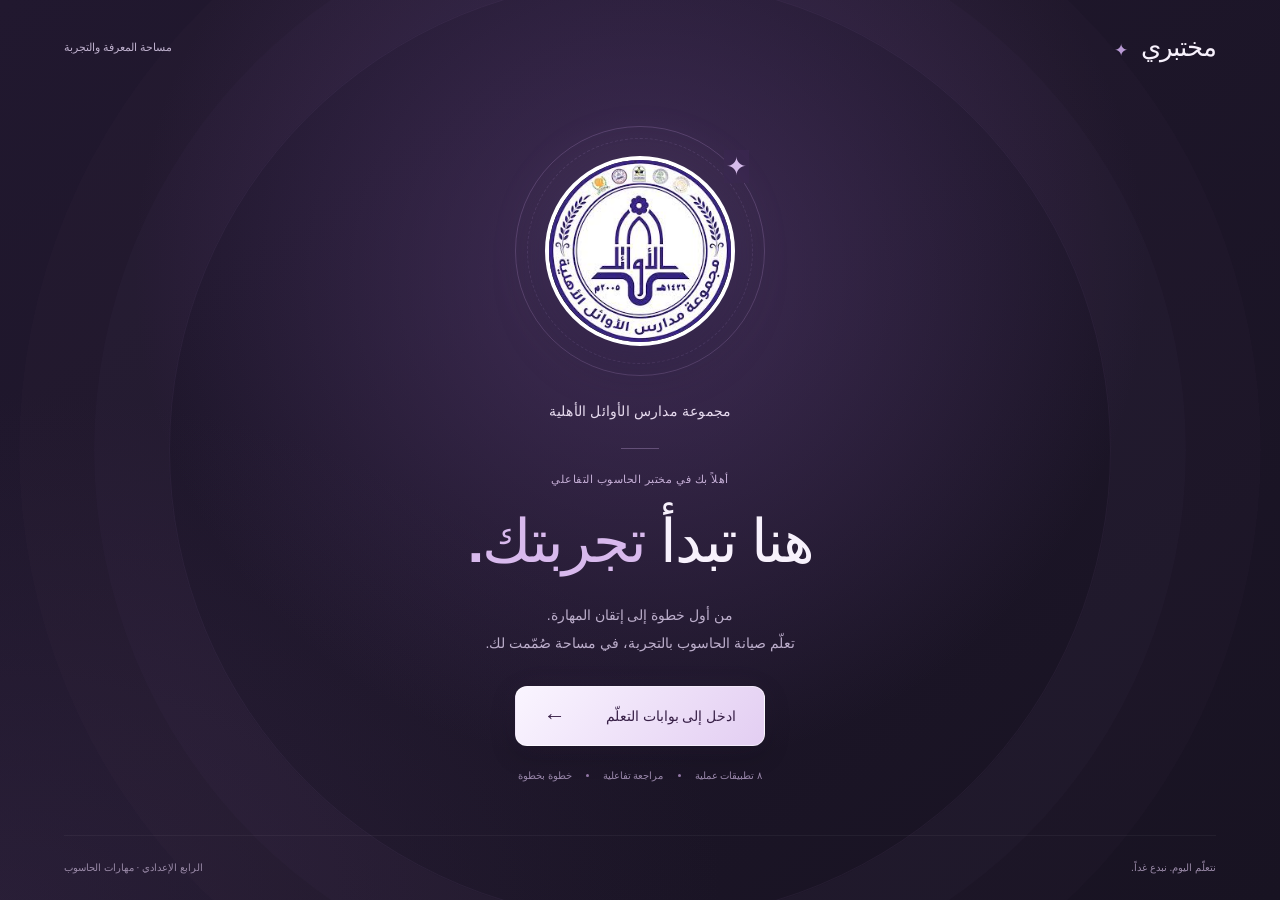
==== index.html @ db078fec "First upload" ====
<!doctype html>
<html lang="ar" dir="rtl">
<head><meta charset="utf-8"><meta name="viewport" content="width=device-width,initial-scale=1"><meta name="theme-color" content="#21182f"><title>مختبري | أهلاً بك</title><link rel="stylesheet" href="journey.css"></head>
<body class="welcome-page">
<header class="journey-header"><a class="journey-brand" href="index.html">مختبري <span aria-hidden="true">✦</span></a><span class="header-caption">مساحة المعرفة والتجربة</span></header>
<main class="welcome-main">
<div class="welcome-emblem"><span class="emblem-orbit" aria-hidden="true"></span><img src="assets/school-logo.png" width="225" height="225" alt="شعار مجموعة مدارس الأوائل الأهلية"><span class="emblem-star" aria-hidden="true">✦</span></div>
<p class="welcome-school">مجموعة مدارس الأوائل الأهلية</p>
<div class="welcome-line" aria-hidden="true"></div>
<p class="eyebrow">أهلاً بك في مختبر الحاسوب التفاعلي</p>
<h1>هنا تبدأ <em>تجربتك.</em></h1>
<p class="welcome-description">من أول خطوة إلى إتقان المهارة.<br>تعلّم صيانة الحاسوب بالتجربة، في مساحة صُمّمت لك.</p>
<a class="enter-button" href="lessons.html">ادخل إلى بوابات التعلّم <span aria-hidden="true">←</span></a>
<div class="welcome-facts"><span>٨ تطبيقات عملية</span><i aria-hidden="true"></i><span>مراجعة تفاعلية</span><i aria-hidden="true"></i><span>خطوة بخطوة</span></div>
</main>
<footer class="welcome-footer"><span>نتعلّم اليوم. نبدع غداً.</span><span>الرابع الإعدادي · مهارات الحاسوب</span></footer>
</body></html>
---- journey.css ----
:root{font-family:'Segoe UI',Tahoma,Arial,sans-serif;color:#32263e;background:#f4f1f8;font-synthesis:none}*{box-sizing:border-box}body{margin:0}a{color:inherit;text-decoration:none}button,a{touch-action:manipulation}a:focus-visible{outline:3px solid #c59a51;outline-offset:6px}img{max-width:100%;display:block}::selection{background:#d4b9ec;color:#2a1b3d}
.journey-header{display:flex;align-items:center;justify-content:space-between;gap:16px;min-height:94px;padding:24px 0}.journey-brand{font-size:26px;font-weight:700;letter-spacing:-1px}.journey-brand>span{font-size:17px;color:#ba9bd6;margin-inline-start:8px}.header-caption{font-size:11px;color:#c0b2cf}.eyebrow{font-size:11px;letter-spacing:.5px;margin:0 0 15px;color:#8f6da4}
/* Entry: the supplied identity is the first and central visual. */
.welcome-page{color:#f7f1fc;background:#21182f;min-height:100vh;min-height:100svh;display:flex;flex-direction:column;isolation:isolate;padding-inline:clamp(22px,5vw,80px)}
.welcome-page::before{content:'';position:fixed;inset:0;z-index:-2;pointer-events:none;background:radial-gradient(ellipse at 50% 30%,#62438180,transparent 56%),radial-gradient(ellipse at 0 100%,#42305455,transparent 40%),linear-gradient(145deg,#21182f,#181322)}
.welcome-page::after{content:'';position:fixed;width:min(110vw,940px);aspect-ratio:1;top:50%;left:50%;transform:translate(-50%,-50%);border:1px solid #c6a5e410;border-radius:50%;box-shadow:0 0 0 75px #c6a5e405,0 0 0 150px #c6a5e403;z-index:-1;pointer-events:none}
.welcome-main{width:100%;max-width:760px;margin:auto;display:flex;flex-direction:column;align-items:center;text-align:center;padding:28px 0 50px;animation:welcome-in .8s ease-out both}
.welcome-emblem{position:relative;display:grid;place-items:center;width:210px;height:210px;margin-bottom:22px}.welcome-emblem img{width:162px;height:162px;border-radius:50%;border:4px solid #fff;box-shadow:0 0 60px #ccb2ed20,0 15px 50px #0e081f60;z-index:1}.emblem-orbit{position:absolute;inset:0;border:1px solid #c4a2e13b;border-radius:50%}.emblem-orbit::after{content:'';position:absolute;inset:11px;border:1px dashed #c4a2e126;border-radius:50%}.emblem-star{position:absolute;right:16px;top:24px;color:#d9bfee;font-size:25px;background:#39274e;padding:2px}
.welcome-school{font-size:14px;letter-spacing:.2px;color:#e7dbef;margin:0;line-height:1.9}.welcome-line{width:38px;height:1px;background:#c6a8dd55;margin:24px 0}.welcome-main .eyebrow{color:#c5aed6;font-size:11px;margin-bottom:14px}.welcome-main h1{font-size:clamp(37px,5vw,60px);line-height:1.4;letter-spacing:-2px;margin:0 0 17px;font-weight:650}.welcome-main h1 em{font-style:normal;color:#d8b9ed}.welcome-description{font-size:14px;line-height:2;color:#bcaecb;margin:0 0 29px}.enter-button{display:inline-flex;align-items:center;justify-content:center;gap:40px;min-height:56px;padding:16px 28px;border-radius:12px;background:linear-gradient(130deg,#faf5ff,#e3cef2);border:1px solid #fff7;color:#382047;font-size:14px;font-weight:650;box-shadow:0 8px 26px #09051030,0 0 30px #d8a8ff0c;transition:transform .2s,box-shadow .2s}.enter-button:hover{transform:translateY(-3px);box-shadow:0 12px 32px #09051050,0 0 30px #d8a8ff26}.enter-button>span{font-size:22px;font-weight:400}.welcome-facts{display:flex;align-items:center;justify-content:center;gap:14px;flex-wrap:wrap;font-size:10px;color:#9987aa;margin-top:24px}.welcome-facts i{width:3px;height:3px;border-radius:50%;background:#9377a7}.welcome-footer{display:flex;align-items:center;justify-content:space-between;gap:16px;flex-wrap:wrap;padding:23px 0;border-top:1px solid #ffffff0c;color:#9989a7;font-size:10px;line-height:1.8}
/* Lesson portal */
.portal-page{background:#f5f2f9;isolation:isolate}.portal-page::before{content:'';position:fixed;inset:0;z-index:-2;background:radial-gradient(ellipse at 5% 0,#e7def4,transparent 50%),radial-gradient(ellipse at 100% 65%,#dfebe888,transparent 50%);pointer-events:none}.portal-page::after{content:'';position:fixed;left:50%;top:50%;width:min(85vw,780px);aspect-ratio:1;transform:translate(-50%,-50%);background:url('assets/school-logo.png') center/contain no-repeat;border-radius:50%;opacity:.045;z-index:-1;pointer-events:none}.portal-wrap{width:100%;max-width:1280px;margin:auto;padding-inline:clamp(18px,4vw,55px)}.portal-brand{display:flex;align-items:center;gap:11px}.portal-brand img{border-radius:50%;border:2px solid white;width:48px;height:48px}.portal-brand>span{font-size:23px;font-weight:700;color:#402c52}.portal-brand small{display:block;font-size:9px;font-weight:400;color:#8a7897;margin-top:4px}.back-home{display:flex;align-items:center;gap:12px;font-size:11px;color:#7e6a8e;min-height:44px}.back-home:hover{color:#472c60}.journey-steps{display:flex;align-items:center;gap:14px;font-size:10px;color:#9b8da6;margin:18px 0 40px;flex-wrap:wrap}.journey-steps>a,.journey-steps>span:not(.path-dash){display:inline-flex;align-items:center;gap:7px}.journey-steps b,.journey-steps a>span{font-size:10px;font-weight:600}.journey-steps [aria-current]{color:#654580;font-weight:600}.journey-steps b{background:#e9ddf3;padding:5px 7px;border-radius:5px}.path-dash{width:24px;height:1px;background:#d8cbe2}.portal-intro{display:grid;grid-template-columns:minmax(0,1fr) 320px;align-items:center;gap:50px;margin-bottom:50px}.portal-intro h1{font-size:clamp(35px,4.2vw,53px);line-height:1.4;letter-spacing:-1.7px;margin:0 0 16px;font-weight:650;color:#34233f}.portal-intro h1 em{font-style:normal;color:#8b64a4}.portal-intro>div>p:last-child{font-size:12px;line-height:2.1;color:#887592;margin:0}.journey-summary{min-width:0;border:1px solid #fff;background:#ffffff91;backdrop-filter:blur(16px);border-radius:19px;padding:24px;box-shadow:0 15px 35px #51316b08}.summary-head{display:flex;justify-content:space-between;align-items:center;font-size:11px;color:#7a638c}.summary-head span:last-child{color:#a78bb9;font-size:24px}.journey-summary>p{display:flex;gap:13px;align-items:baseline;margin:16px 0}.journey-summary strong{font-size:42px;font-weight:600;line-height:1;color:#63467a}.journey-summary>p>span{font-size:11px;color:#9b88a7}.journey-summary progress{display:block;width:100%;height:5px;appearance:none;border:0;background:#e8def1;border-radius:20px;overflow:hidden;accent-color:#9470ad}.journey-summary progress::-webkit-progress-bar{background:#e8def1}.journey-summary progress::-webkit-progress-value{background:#9470ad}.journey-summary progress::-moz-progress-bar{background:#9470ad}.journey-summary>a{display:flex;justify-content:space-between;align-items:center;gap:10px;background:#64437e;color:white;padding:13px 16px;min-height:46px;border-radius:9px;font-size:11px;margin-top:23px;line-height:1.8;transition:background .2s}.journey-summary>a:hover{background:#4d3065}.journey-summary small{display:block;font-size:9px;color:#95849f;margin-top:10px;line-height:1.7}.portal-section-title{display:flex;align-items:end;justify-content:space-between;gap:16px;margin-bottom:20px}.portal-section-title .eyebrow{font-size:10px}.portal-section-title h2{font-size:23px;font-weight:650;margin:6px 0 0;letter-spacing:-.4px}.portal-section-title>span{font-size:10px;color:#a18eae}.portal-section-title i{font-style:normal;color:#c2afce;margin-inline:8px}.portal-grid{display:grid;grid-template-columns:repeat(3,minmax(0,1fr));gap:16px}.portal-card{display:flex;flex-direction:column;min-width:0;padding:23px 24px;border-radius:18px;border:1px solid #fff;background:linear-gradient(135deg,#ffffffd9,#ffffff75);backdrop-filter:blur(12px);box-shadow:0 6px 20px #43265204;transition:transform .22s,border-color .22s,box-shadow .22s;position:relative;overflow:hidden}.portal-card:hover{transform:translateY(-5px);border-color:#c7afd7;box-shadow:0 16px 30px #54346b12}.portal-card-top{display:flex;align-items:center;justify-content:space-between;margin-bottom:22px}.portal-icon{display:grid;place-items:center;width:48px;height:48px;border:1px solid #e3d6ee;border-radius:13px;background:#eee5f7;color:#8b64a5}.portal-icon svg{width:25px;height:25px}.portal-order{font-size:29px;font-weight:300;letter-spacing:-1px;color:#d1c1dd;font-variant-numeric:tabular-nums}.portal-kind{font-size:9px;letter-spacing:.4px;color:#a38ab4}.portal-card h3{font-size:18px;line-height:1.6;letter-spacing:-.3px;color:#4a3459;margin:8px 0}.portal-card>p{font-size:11px;line-height:1.9;color:#96849f;margin:0 0 23px;flex:1}.portal-card-bottom{display:flex;justify-content:space-between;align-items:center;gap:10px;border-top:1px solid #e9e0f0;padding-top:15px;font-size:10px}.portal-status{color:#a491b0}.portal-open{color:#75508f;font-weight:600;display:flex;align-items:center;gap:12px}.portal-open b{font-size:18px;font-weight:400}.is-complete .portal-status{color:#4c826f}.is-complete .portal-icon{background:#e8f2ee;border-color:#d2e5dd;color:#558371}.review-portal{background:linear-gradient(135deg,#443052,#2b203a);border-color:#ffffff4d}.review-portal h3{color:#f4eafa}.review-portal>p{color:#c2accf}.review-portal .portal-kind{color:#bda0d2}.review-portal .portal-icon{background:#ffffff0c;border-color:#ffffff20;color:#d0b0e6}.review-portal .portal-order{color:#9c80ad66}.review-portal .portal-card-bottom{border-color:#ffffff20}.review-portal .portal-open{color:#e6d0f6}.review-portal .portal-status{color:#b79ec7}.review-portal.is-complete .portal-status{color:#bedccf}.portal-note{display:flex;align-items:center;gap:14px;padding:22px 0;margin-top:20px}.portal-note>span{font-size:24px;color:#a38cb4}.portal-note p{font-size:11px;line-height:1.9;color:#a08aaa;margin:0}.portal-note strong{color:#786085;font-weight:600}.portal-footer{display:flex;align-items:center;justify-content:space-between;flex-wrap:wrap;gap:16px;border-top:1px solid #e0d4e8;padding:26px 0;font-size:10px;color:#9c87a8}.portal-footer b{font-weight:400;color:#aa8bba;margin:0 8px}.portal-footer a{min-height:44px;display:flex;align-items:center;color:#836291}
@keyframes welcome-in{from{opacity:0;transform:translateY(12px)}to{opacity:1;transform:none}}
@media(min-height:900px){.welcome-emblem{width:250px;height:250px}.welcome-emblem img{width:190px;height:190px}}
@media(max-width:900px){.portal-intro{grid-template-columns:minmax(0,1fr) 285px;gap:24px}.portal-grid{grid-template-columns:repeat(2,minmax(0,1fr))}.portal-card{padding:23px}.portal-card:last-child{grid-column:1/-1}.journey-steps{margin-bottom:32px}}
@media(max-width:600px){.journey-header{min-height:82px;padding-block:18px}.welcome-main{padding:24px 0 40px}.welcome-emblem{width:180px;height:180px}.welcome-emblem img{width:140px;height:140px}.welcome-school{font-size:12px}.welcome-main h1{font-size:39px;letter-spacing:-1.5px}.welcome-main .eyebrow{font-size:10px}.welcome-description{font-size:12px}.enter-button{width:min(100%,330px);gap:20px;font-size:12px}.welcome-facts{gap:10px;font-size:9px}.welcome-footer{justify-content:center;text-align:center;font-size:9px}.header-caption{font-size:9px}.journey-brand{font-size:23px}.portal-wrap{padding-inline:18px}.portal-brand>span{font-size:21px}.portal-brand img{width:42px;height:42px}.back-home{font-size:10px;gap:6px}.journey-steps{gap:8px;font-size:9px;margin:8px 0 28px}.path-dash{width:15px}.portal-intro{grid-template-columns:minmax(0,1fr);gap:24px;margin-bottom:34px}.portal-intro h1{font-size:39px}.portal-intro>div>p:last-child{font-size:11px}.journey-summary{padding:20px}.journey-summary>p{margin:13px 0}.journey-summary strong{font-size:33px}.journey-summary>a{margin-top:18px}.portal-grid{grid-template-columns:minmax(0,1fr);gap:13px}.portal-card{padding:22px}.portal-card-top{margin-bottom:17px}.portal-card h3{font-size:19px}.portal-card>p{font-size:12px;margin-bottom:20px}.portal-kind{font-size:10px}.portal-card-bottom{font-size:11px}.portal-section-title h2{font-size:22px}.portal-section-title>span{font-size:9px}.portal-note{align-items:flex-start}.portal-note p{font-size:10px}.portal-footer{font-size:9px}.portal-footer b{margin-inline:5px}}
@media(max-width:350px){.journey-steps{gap:5px;font-size:8px}.path-dash{width:9px}.welcome-main h1{font-size:35px}.welcome-page{padding-inline:18px}.welcome-facts{gap:7px;font-size:8px}.portal-section-title>span{font-size:8px}.portal-brand small{font-size:8px}}
@media(prefers-reduced-motion:reduce){*{animation:none!important;transition:none!important}.portal-card:hover,.enter-button:hover{transform:none}}
@media(prefers-reduced-transparency:reduce){.portal-card,.journey-summary{background:#fcfaff;backdrop-filter:none}.review-portal{background:#352542}}
/* Keep secondary text legible on translucent cards. */
.portal-card>p{color:#776383}.portal-kind{color:#846591}.portal-status{color:#80688d}.portal-note p{color:#806b8a}.journey-summary small{color:#806b8a}.portal-intro>div>p:last-child{color:#796585}.review-portal>p{color:#cbb8d7}.review-portal .portal-kind{color:#c5a9d8}.review-portal .portal-status{color:#c4acd3}.review-portal.is-complete .portal-status{color:#bedccf}
@media(max-height:750px) and (min-width:601px){.welcome-page .journey-header{min-height:74px;padding-block:16px}.welcome-main{padding:12px 0 24px}.welcome-emblem{width:160px;height:160px;margin-bottom:15px}.welcome-emblem img{width:126px;height:126px}.welcome-line{margin-block:17px}.welcome-main h1{font-size:43px;margin-bottom:12px}.welcome-description{font-size:12px;margin-bottom:20px}.welcome-facts{margin-top:17px}.welcome-footer{padding-block:15px}}
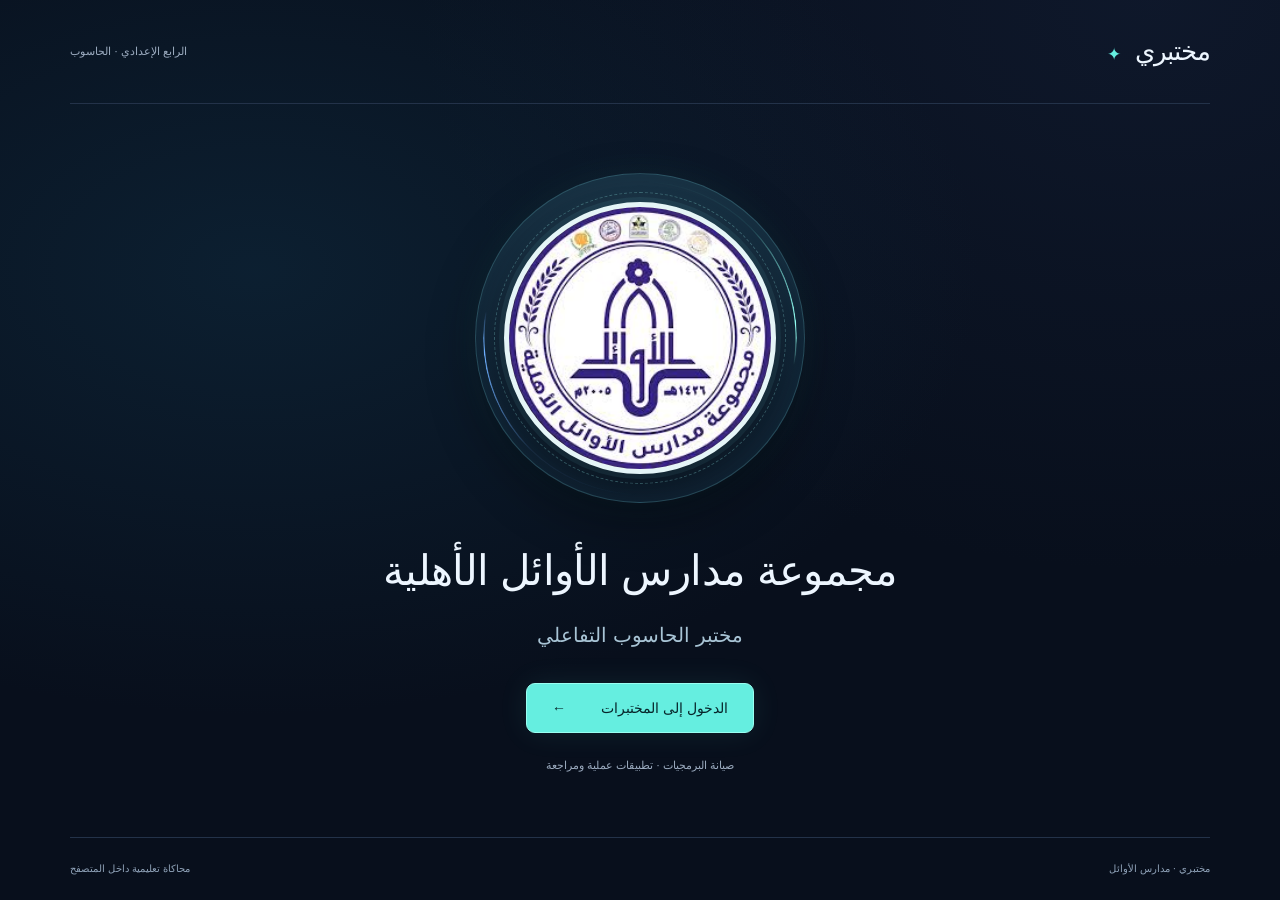
==== commit 8b247109: "Update website" ====
--- a/index.html
+++ b/index.html
@@ -1,17 +1,14 @@
 <!doctype html>
 <html lang="ar" dir="rtl">
-<head><meta charset="utf-8"><meta name="viewport" content="width=device-width,initial-scale=1"><meta name="theme-color" content="#21182f"><title>مختبري | أهلاً بك</title><link rel="stylesheet" href="journey.css"></head>
-<body class="welcome-page">
-<header class="journey-header"><a class="journey-brand" href="index.html">مختبري <span aria-hidden="true">✦</span></a><span class="header-caption">مساحة المعرفة والتجربة</span></header>
-<main class="welcome-main">
-<div class="welcome-emblem"><span class="emblem-orbit" aria-hidden="true"></span><img src="assets/school-logo.png" width="225" height="225" alt="شعار مجموعة مدارس الأوائل الأهلية"><span class="emblem-star" aria-hidden="true">✦</span></div>
-<p class="welcome-school">مجموعة مدارس الأوائل الأهلية</p>
-<div class="welcome-line" aria-hidden="true"></div>
-<p class="eyebrow">أهلاً بك في مختبر الحاسوب التفاعلي</p>
-<h1>هنا تبدأ <em>تجربتك.</em></h1>
-<p class="welcome-description">من أول خطوة إلى إتقان المهارة.<br>تعلّم صيانة الحاسوب بالتجربة، في مساحة صُمّمت لك.</p>
-<a class="enter-button" href="lessons.html">ادخل إلى بوابات التعلّم <span aria-hidden="true">←</span></a>
-<div class="welcome-facts"><span>٨ تطبيقات عملية</span><i aria-hidden="true"></i><span>مراجعة تفاعلية</span><i aria-hidden="true"></i><span>خطوة بخطوة</span></div>
+<head><meta charset="utf-8"><meta name="viewport" content="width=device-width,initial-scale=1"><meta name="theme-color" content="#080f1c"><title>مختبري | مدارس الأوائل</title><link rel="stylesheet" href="journey.css"><link rel="stylesheet" href="tech.css"></head>
+<body class="welcome-page tech-home school-home">
+<header class="journey-header"><a class="journey-brand" href="index.html">مختبري <span aria-hidden="true">✦</span></a><span class="header-caption">الرابع الإعدادي · الحاسوب</span></header>
+<main class="school-welcome">
+<div class="school-emblem"><img src="assets/school-logo.png" width="280" height="280" alt="شعار مجموعة مدارس الأوائل الأهلية"></div>
+<h1>مجموعة مدارس الأوائل الأهلية</h1>
+<p class="school-subtitle">مختبر الحاسوب التفاعلي</p>
+<a class="tech-primary" href="lessons.html">الدخول إلى المختبرات <span aria-hidden="true">←</span></a>
+<p class="school-course">صيانة البرمجيات · تطبيقات عملية ومراجعة</p>
 </main>
-<footer class="welcome-footer"><span>نتعلّم اليوم. نبدع غداً.</span><span>الرابع الإعدادي · مهارات الحاسوب</span></footer>
+<footer class="welcome-footer"><span>مختبري · مدارس الأوائل</span><span>محاكاة تعليمية داخل المتصفح</span></footer>
 </body></html>
--- a/tech.css
+++ b/tech.css
@@ -0,0 +1,82 @@
+/* Digital lab identity. Scoped to the welcome page and lesson portal. */
+.tech-home,.portal-page{--tech-ink:#edf6ff;--tech-muted:#9cacc0;--tech-line:#233249;--tech-accent:#65eee0;color:var(--tech-ink);background:#080f1c;font-family:'Segoe UI',Tahoma,Arial,sans-serif}
+.tech-home{padding-inline:clamp(22px,5.5vw,88px)}
+.tech-home::before,.portal-page::before{content:'';position:fixed;inset:0;width:auto;height:auto;transform:none;border-radius:0;background:radial-gradient(ellipse at 20% 30%,#12385066,transparent 50%),radial-gradient(ellipse at 90% 0%,#20305344,transparent 45%),#080f1c;opacity:1;z-index:-2;pointer-events:none}
+.tech-home::after{display:none}.tech-home .journey-header{border-bottom:1px solid var(--tech-line);min-height:104px}.tech-brand{display:flex;gap:13px;align-items:center;font-size:26px;font-weight:700}.tech-brand img{border-radius:50%;border:2px solid #ffffff30}.tech-brand small{display:block;color:var(--tech-muted);font-size:10px;font-weight:400;margin-top:4px}.tech-nav{display:flex;align-items:center;gap:34px;font-size:12px}.tech-nav>a{display:flex;align-items:center;gap:17px}.live-tag{font-size:10px;color:var(--tech-muted);display:flex;align-items:center;gap:8px}.live-tag i,.scene-bottom i{display:inline-block;width:6px;height:6px;border-radius:50%;background:var(--tech-accent);box-shadow:0 0 12px #65eee077}.tech-main{max-width:1440px;width:100%;margin:auto}.tech-hero{display:grid;grid-template-columns:1.08fr 1fr;gap:5%;align-items:center;padding:55px 0 65px}.tech-overline{display:flex;align-items:center;gap:10px;font-size:11px;color:var(--tech-accent);letter-spacing:.4px}.tech-overline>span{height:1px;width:25px;background:var(--tech-accent)}.hero-copy h1{font-size:clamp(38px,4.65vw,70px);line-height:1.45;letter-spacing:-2px;margin:22px 0;font-weight:700}.hero-copy h1 em{font-style:normal;color:var(--tech-accent)}.hero-description{color:var(--tech-muted);font-size:15px;line-height:2.1;margin:0 0 30px}.hero-actions{display:flex;align-items:center;gap:25px;flex-wrap:wrap}.tech-primary{background:var(--tech-accent);color:#07252a;border:1px solid #99fff1;border-radius:9px;padding:16px 25px;display:inline-flex;align-items:center;gap:35px;font-size:14px;font-weight:700;box-shadow:0 0 30px #65eee016;transition:transform .2s,box-shadow .2s}.tech-primary:hover{transform:translateY(-3px);box-shadow:0 0 32px #65eee035}.tech-secondary{font-size:12px;color:#c1cede;padding:14px 0}.tech-secondary span{margin-right:12px}.hero-meta{display:flex;gap:12px;align-items:center;margin-top:35px;font-size:11px;color:#ccd8e7}.hero-meta small{display:block;color:var(--tech-muted);font-size:10px;margin-top:6px}.meta-icon{display:grid;place-items:center;width:38px;height:38px;border:1px solid var(--tech-line);border-radius:50%;font-size:21px;color:var(--tech-accent)}
+.neural-scene{position:relative;isolation:isolate;aspect-ratio:1;min-width:0;border:1px solid #263b50;border-radius:24px;background:radial-gradient(circle,#16434e55,transparent 64%),linear-gradient(140deg,#13233780,#0c152180);box-shadow:inset 0 0 70px #0a1327;overflow:hidden}.scene-grid{position:absolute;inset:0;background-image:linear-gradient(#7bddf009 1px,transparent 1px),linear-gradient(90deg,#7bddf009 1px,transparent 1px);background-size:30px 30px;mask-image:radial-gradient(circle,#000,transparent 75%)}.scene-label{position:absolute;top:26px;left:26px;font:9px Consolas,monospace;letter-spacing:2px;color:#819bad}.neural-lines{position:absolute;inset:5%;width:90%;height:90%;filter:drop-shadow(0 0 6px #5cf1e955);opacity:.65}.neural-core{position:absolute;left:50%;top:50%;transform:translate(-50%,-50%) rotate(-12deg);width:24%;aspect-ratio:1;border-radius:25%;display:grid;place-items:center;color:#a3fff2;background:linear-gradient(135deg,#327784,#153648);border:1px solid #83fff2aa;box-shadow:0 0 70px #59fbe040,inset 0 0 25px #68dfda33}.neural-core svg{width:62%}.neural-orbit{position:absolute;inset:17%;border:1px solid #74e5f036;border-radius:50%;transform:rotate(-35deg) scaleY(.65);animation:orbit-drift 18s linear infinite}.orbit-two{inset:10%;border-style:dashed;animation-direction:reverse;animation-duration:26s}.floating-label{position:absolute;display:flex;align-items:center;gap:10px;border:1px solid #395568;background:#122332ed;border-radius:10px;padding:13px 16px;box-shadow:0 12px 25px #0003;font-size:12px}.floating-label small{display:block;direction:ltr;text-align:right;color:#7c9aaf;font:8px Consolas,monospace;letter-spacing:1px;margin-top:6px}.label-top{right:6%;top:20%}.label-bottom{left:6%;bottom:18%}.label-symbol{font-size:25px;color:var(--tech-accent)}.scene-bottom{position:absolute;bottom:22px;inset-inline:25px;display:flex;justify-content:space-between;font-size:9px;color:#8da5b8}.scene-bottom i{margin-left:6px}.experience-strip{display:grid;grid-template-columns:1.05fr repeat(3,1fr);padding:30px 0;border-block:1px solid var(--tech-line);gap:28px;margin-bottom:24px;scroll-margin-top:20px}.strip-intro h2{font-size:24px;line-height:1.6;margin:10px 0 0}.experience-item{border-right:1px solid var(--tech-line);padding-right:28px}.experience-item>b{display:block;font:38px Consolas,monospace;color:#e4f6ff;direction:ltr;text-align:right}.experience-item>b>span{font-size:9px;letter-spacing:1px;color:#6e8c9e}.experience-item h3{font-size:14px;margin:15px 0 8px;font-weight:600}.experience-item p{font-size:11px;color:var(--tech-muted);line-height:1.9;margin:0}.tech-home .welcome-footer{color:#8fa2b8;border:0;padding-block:22px;font-size:10px}.footer-star{color:var(--tech-accent);margin:0 8px}
+.portal-page{isolation:isolate}.portal-page::after{display:none}.portal-page .journey-header{border-bottom:1px solid var(--tech-line)}.portal-brand>span,.portal-intro h1,.portal-section-title h2,.portal-card h3{color:#edf6ff}.portal-brand small,.back-home,.journey-steps,.portal-intro>div>p:last-child,.portal-card>p,.portal-note p,.journey-summary small,.portal-footer,.portal-section-title>span{color:var(--tech-muted)}.portal-intro h1 em,.portal-page .eyebrow,.journey-steps [aria-current],.portal-open,.journey-summary strong,.portal-footer a{color:var(--tech-accent)}.journey-steps{margin-top:25px}.journey-steps b{background:#1a3b43;color:#81f5e3}.path-dash{background:#33465a}.journey-summary{background:#111e2d;border:1px solid #304356;box-shadow:none}.summary-head,.journey-summary>p>span{color:#a6b9cb}.summary-head span:last-child{color:var(--tech-accent)}.journey-summary>a{background:var(--tech-accent);color:#08282a;font-weight:700}.journey-summary>a:hover{background:#a2fff0}.journey-summary progress,.journey-summary progress::-webkit-progress-bar{background:#25394a}.journey-summary progress::-webkit-progress-value{background:#65eee0}.journey-summary progress::-moz-progress-bar{background:#65eee0}.portal-card{background:linear-gradient(135deg,#142233,#101a29);border:1px solid #293a4f;box-shadow:none;border-radius:14px}.portal-card:hover{border-color:#64ddcf;box-shadow:0 14px 36px #0003}.portal-icon{background:#163439;border:1px solid #315357;color:#7ae8de}.portal-order{color:#506a82;font-family:Consolas,monospace}.portal-kind{color:#8aafbd}.portal-card-bottom{border-color:#2b3a4e}.portal-status{color:#9cacc0}.review-portal{background:linear-gradient(135deg,#1c3547,#19253c);border-color:#466279}.review-portal .portal-icon{color:#92ddf5}.review-portal .portal-kind,.review-portal>p,.review-portal .portal-status{color:#b0c5d8}.review-portal .portal-open{color:#8ceee3}.review-portal .portal-order{color:#7992b1}.portal-card.is-complete .portal-icon{background:#174339;border-color:#376e58;color:#94f2be}.portal-card.is-complete .portal-status{color:#94f2be}.portal-note strong{color:#daebf5}.portal-note>span{color:#65eee0}.portal-footer{border-color:#293a4f}.back-home:hover{color:#65eee0}.tech-home a:focus-visible,.portal-page a:focus-visible{outline:3px solid #65eee0;outline-offset:5px}
+@keyframes orbit-drift{to{transform:rotate(325deg) scaleY(.65)}}
+@media(min-width:1600px){.tech-hero{padding-block:75px}.neural-scene{max-width:580px;width:100%;justify-self:end}}
+@media(max-width:900px){.tech-hero{gap:25px}.hero-copy h1{font-size:40px}.hero-description{font-size:13px}.live-tag{display:none}.floating-label{padding:10px;font-size:10px}.experience-strip{gap:18px}.experience-item{padding-right:18px}.experience-item>b{font-size:30px}.experience-item>b>span{font-size:7px}}
+@media(max-width:650px){.tech-home .journey-header{min-height:88px}.tech-brand{font-size:23px}.tech-brand small{font-size:8px}.tech-brand img{width:40px;height:40px}.tech-nav{font-size:10px}.tech-nav>a{gap:6px}.tech-hero{grid-template-columns:1fr;padding:36px 0;gap:35px}.hero-copy h1{font-size:clamp(36px,9vw,51px);letter-spacing:-1.5px}.hero-description{font-size:13px}.hero-actions{gap:20px}.tech-primary{padding:14px 20px;font-size:12px}.tech-secondary{font-size:11px}.hero-meta{margin-top:24px}.neural-scene{width:100%;max-width:430px;justify-self:center}.experience-strip{grid-template-columns:1fr 1fr;gap:28px 18px}.strip-intro h2{font-size:22px}.experience-item:nth-child(3){border-right:0;padding-right:0}.experience-item p{font-size:10px}.tech-home .welcome-footer{justify-content:space-between;font-size:9px}.portal-intro h1{font-size:38px}}
+@media(prefers-reduced-motion:reduce){.neural-orbit{animation:none}.tech-primary{transition:none}.tech-primary:hover{transform:none}}
+
+/* Shared lesson workspace: the same digital identity as the landing and portals. */
+.tech-lab{--tech-ink:#edf6ff;--tech-muted:#9cacc0;--tech-line:#233249;--tech-accent:#65eee0;--ink:var(--tech-ink);--muted:var(--tech-muted);--blue:var(--tech-accent);--line:var(--tech-line);color:var(--tech-ink);background:#080f1c;color-scheme:dark}
+.tech-lab::before{background:radial-gradient(ellipse at 15% 15%,#12385066,transparent 50%),radial-gradient(ellipse at 95% 0%,#20305344,transparent 45%),#080f1c}.tech-lab::after{display:none}
+.tech-lab .wrap>header{border-bottom:1px solid var(--tech-line)}
+.tech-lab .brand strong,.tech-lab .intro h1,.tech-lab .lesson-card h3,.tech-lab .lesson-guide .task-text h2{color:var(--tech-ink)}
+.tech-lab .brand small,.tech-lab .intro p,.tech-lab .lesson-card p,.tech-lab .interaction-note,.tech-lab .progress-caption{color:var(--tech-muted)}
+.tech-lab .brand .brandmark{border-color:#ffffff30;box-shadow:none}
+.tech-lab .course-label,.tech-lab .workspace-badge{background:#111e2d;border-color:#304356;color:#b3c6d8}
+.tech-lab .lab-breadcrumb{color:#688297}.tech-lab .lab-breadcrumb a{color:#99b7ca}.tech-lab .lab-breadcrumb a:hover,.tech-lab .lab-breadcrumb [aria-current]{color:var(--tech-accent)}
+.tech-lab .lab-breadcrumb .return-portals{border-color:#315357;background:#123033;color:#88f1e5}
+.tech-lab .intro{border-color:var(--tech-line)}.tech-lab .intro .kicker{color:var(--tech-accent)}
+.tech-lab .lesson-switcher{background:#101b2a;border-color:#293a4f}.tech-lab .lesson-switcher>summary{color:#b7d7e3}
+.tech-lab nav.lesson-tabs{background:none;border:0;box-shadow:none;backdrop-filter:none}
+.tech-lab nav.lesson-tabs a{background:#142233;border-color:#293a4f;box-shadow:none;color:var(--tech-ink)}
+.tech-lab nav.lesson-tabs a:hover{border-color:#65eee0;background:#192e40}
+.tech-lab nav.lesson-tabs a.active{background:#15363b;border-color:#45857f;box-shadow:inset -3px 0 0 var(--tech-accent)}
+.tech-lab .lesson-index{background:#1b3043;border-color:#31495e;color:#a9c6da}.tech-lab .active .lesson-index{background:var(--tech-accent);border-color:var(--tech-accent);color:#08282a}
+.tech-lab .lesson-link-copy strong{color:#e1eef8}.tech-lab .lesson-link-copy small,.tech-lab .lesson-arrow{color:#98adbf}.tech-lab .active .lesson-link-copy small{color:#82e6d9}
+.tech-lab .is-complete:not(.active) .lesson-index{background:#174339;border-color:#376e58;color:#94f2be}
+.tech-lab .segmented{background:#111e2d;border-color:#293d51}.tech-lab .segmented button{color:#a9bed1}.tech-lab .segmented .selected{background:#65eee0;color:#08282a;box-shadow:none;font-weight:600}
+.tech-lab .tools button,.tech-lab .hint-btn,.tech-lab .scenario-panel button{background:#193342;border-color:#35596b;color:#a4f5ec}
+.tech-lab .tools button:hover,.tech-lab .hint-btn:hover,.tech-lab .scenario-panel button:hover{background:#214858;border-color:#65eee0}
+.tech-lab .lesson-guide,.tech-lab .lesson-card,.tech-lab .note,.tech-lab .space-meter,.tech-lab .scenario-panel{background:linear-gradient(135deg,#142233,#101a29);border:1px solid #293a4f;box-shadow:none;backdrop-filter:none;-webkit-backdrop-filter:none}
+.tech-lab .lesson-guide .task-card{background:transparent}.tech-lab .lesson-guide .task-text small{color:#8cbbcb}
+.tech-lab .step-number{background:#193d44;color:#8df6e6;border:1px solid #315f65}.tech-lab .guide-status{color:#b1c7d8}
+.tech-lab .guide-progress{background:#25394a;accent-color:#65eee0}.tech-lab .guide-progress::-webkit-progress-bar{background:#25394a}.tech-lab .guide-progress::-webkit-progress-value{background:linear-gradient(90deg,#42bccc,#65eee0)}.tech-lab .guide-progress::-moz-progress-bar{background:#65eee0}
+.tech-lab .simulator-caption{background:#15283a;color:#bdd7e6;border-color:#365067}.tech-lab .simulator-caption>span:last-child{color:#91adbf}.tech-lab .simulator-caption i{background:#65eee0;box-shadow:0 0 9px #65eee044}
+.tech-lab .computer{background:#15283a;border-color:#365067;box-shadow:0 18px 50px #0004}.tech-lab .monitor-foot{background:#2f4a5f}
+/* Windows controls keep their native light palette and original variable values. */
+.tech-lab .screen{color-scheme:light;--ink:#252139;--muted:#726b80;--blue:#654198;--line:#e4deed}
+.tech-lab .lesson-card .card-label{color:#83b6c6}.tech-lab .textbook-card ol{color:#c2d2e2}.tech-lab .textbook-card .textbook-detail{border-color:#304356;color:#9cacc0}
+.tech-lab .level{background:#1b3c40;color:#96e4d6}.tech-lab .note{color:#aac1d1}.tech-lab .note .icon{color:#65eee0}
+.tech-lab .step-info strong{color:#c6d7e7}.tech-lab .step-info small{color:#92a8bc}.tech-lab .step-dot{background:#14283b;border-color:#38546d;color:#9eb7c9}.tech-lab .step:not(:last-child)::before{background:#304356}
+.tech-lab .step.active .step-dot{background:#65eee0;border-color:#65eee0;color:#08282a;box-shadow:0 0 0 4px #65eee014}.tech-lab .step.active .step-info strong{color:#8df6e6}.tech-lab .step.done .step-dot{background:#174339;border-color:#376e58;color:#94f2be}
+.tech-lab .progress-track{background:#25394a}.tech-lab .progress-track div{background:linear-gradient(90deg,#42bccc,#65eee0)}
+.tech-lab .space-meter span,.tech-lab .scenario-panel{color:#b6c9d9}.tech-lab .space-meter b{color:#8df6c5}
+.tech-lab .complete{background:linear-gradient(135deg,#12342f,#111f2e);border-color:#32675b;box-shadow:none;backdrop-filter:none}.tech-lab .complete h2{color:#8df6c5}.tech-lab .complete p,.tech-lab .lesson-next p{color:#b3d2c7}.tech-lab .complete .card-label{color:#95b8b0}.tech-lab .completion-score,.tech-lab .feedback{color:#8df6c5}
+.tech-lab .quiz-opts button,.tech-lab .reorder-item,.tech-lab .exam-answer{background:#142b35;border-color:#365664;color:#e0eef6}.tech-lab .quiz-opts button:hover{border-color:#65eee0}.tech-lab .quiz-opts .right{background:#174339;border-color:#6cc69a;color:#a7f2c5}.tech-lab .quiz-opts .wrong{background:#462a35;border-color:#ce8397;color:#ffc2cc}
+.tech-lab .reorder-item button{background:#244556;border-color:#4b7186;color:#e2f5ff}.tech-lab .review-input{background:#0d202c;color:#edf6ff;border-color:#426271}.tech-lab .review-input::placeholder{color:#9cacc0}
+.tech-lab .complete .primary,.tech-lab .next-lesson-link{background:#65eee0;color:#08282a;box-shadow:none;font-weight:600}.tech-lab .complete .primary:hover,.tech-lab .next-lesson-link:hover{background:#a2fff0}.tech-lab .lesson-next{border-color:#32675b}
+/* The final review is a learning surface, rather than a Windows dialog. */
+.tech-lab .review-sheet{background:radial-gradient(ellipse at top left,#1e4557,transparent 70%),#101d2d;color:#edf6ff}.tech-lab .review-sheet h2{color:#8df6e6}.tech-lab .review-sheet p{color:#bacddd}.tech-lab .review-sheet button{background:#65eee0;color:#08282a}
+.tech-lab footer{border-color:#233249;color:#9cacc0}.tech-lab .footer-brand>strong{color:#edf6ff}.tech-lab .footer-brand strong span,.tech-lab footer>a{color:#65eee0}.tech-lab .footer-brand>span{color:#9cacc0}
+.tech-lab .skip-link{background:#65eee0;color:#08282a}.tech-lab a:focus-visible,.tech-lab button:focus-visible,.tech-lab summary:focus-visible,.tech-lab textarea:focus-visible{outline:3px solid #65eee0;outline-offset:4px}.tech-lab .screen button:focus-visible{outline-color:#0078d4;outline-offset:-3px}
+@media(max-width:600px){.tech-lab .wrap>header{height:auto}.tech-lab .intro p{max-width:none}.tech-lab .lab-breadcrumb .return-portals{font-size:10px}.tech-lab .lesson-guide .task-text h2{line-height:1.9}}
+
+/* School-first welcome: one clear identity and one entrance to the lessons. */
+.school-home .journey-brand>span{color:#65eee0}.school-home .header-caption{color:#9cacc0}
+.school-welcome{flex:1;display:flex;flex-direction:column;align-items:center;justify-content:center;text-align:center;padding:48px 0 40px;width:100%;max-width:900px;margin:auto}
+.school-emblem{position:relative;display:grid;place-items:center;width:clamp(210px,27vw,310px);aspect-ratio:1;margin-bottom:32px;border:1px solid #65eee032;border-radius:50%;background:radial-gradient(circle,#65eee012,transparent 72%);box-shadow:0 0 70px #65eee009}
+.school-emblem::before{content:'';position:absolute;inset:12px;border:1px solid #65eee018;border-radius:50%;pointer-events:none}
+.school-emblem img{width:82%;height:82%;object-fit:contain;border-radius:50%;box-shadow:0 12px 40px #0004}
+.school-welcome h1{font-size:clamp(25px,3.3vw,42px);font-weight:650;line-height:1.7;letter-spacing:-.6px;margin:0 0 10px;color:#edf6ff}
+.school-subtitle{font-size:clamp(15px,1.7vw,20px);color:#a8c4d5;margin:0 0 30px;line-height:1.8}
+.school-course{font-size:11px;line-height:1.9;color:#9cacc0;margin:22px 0 0}
+.school-home .welcome-footer{border-top:1px solid #233249;margin-top:0}
+@media(max-width:600px){.school-home .journey-header{min-height:76px}.school-welcome{padding-block:32px}.school-emblem{margin-bottom:24px}.school-welcome h1{font-size:25px}.school-welcome .tech-primary{min-height:48px}.school-home .welcome-footer{gap:12px;justify-content:center}}
+@media(max-height:760px) and (min-width:601px){.school-welcome{padding-block:24px}.school-emblem{width:210px;margin-bottom:20px}.school-welcome h1{font-size:32px}.school-subtitle{margin-bottom:20px}}
+
+/* Animated school seal: the original logo stays still and readable. */
+.school-emblem{width:clamp(240px,29vw,330px);padding:28px;background:radial-gradient(circle at 50% 35%,#244558,#102233 65%,#0b1625);border:1px solid #5dabb54d;box-shadow:0 18px 50px #0005,0 0 35px #65eee012,inset 0 0 30px #65eee00a;isolation:isolate;transition:transform .35s ease,box-shadow .35s ease,border-color .35s ease}
+.school-emblem::before{inset:7px;border:0;border-radius:50%;background:conic-gradient(from 0deg,transparent 0deg,#65eee015 45deg,#92fff2 85deg,transparent 100deg,transparent 180deg,#6eafff15 225deg,#6eafff 265deg,transparent 280deg);mask:radial-gradient(farthest-side,transparent calc(100% - 2px),#000 calc(100% - 1px));animation:school-ring-spin 12s linear infinite;z-index:1}
+.school-emblem::after{content:'';position:absolute;inset:18px;border:1px dashed #8bdfdf4d;border-radius:50%;animation:school-ring-spin 50s linear infinite reverse;pointer-events:none}
+.school-emblem img{width:100%;height:100%;object-fit:contain;border:5px solid #e5f5f7;border-radius:50%;background:#fff;box-shadow:0 0 0 5px #72d8df14,0 12px 28px #0005;transition:box-shadow .35s ease}
+.school-emblem:hover,.school-emblem:active{transform:translateY(-4px) scale(1.035);border-color:#8cefe6;box-shadow:0 22px 55px #0005,0 0 45px #65eee030,inset 0 0 30px #65eee010}
+.school-emblem:hover img,.school-emblem:active img{box-shadow:0 0 0 5px #72d8df29,0 0 28px #65eee033}
+@keyframes school-ring-spin{to{transform:rotate(360deg)}}
+@media(max-height:760px) and (min-width:601px){.school-emblem{width:240px}}
+@media(prefers-reduced-motion:reduce){.school-emblem,.school-emblem img{transition:none}.school-emblem::before,.school-emblem::after{animation:none}.school-emblem:hover,.school-emblem:active{transform:none}}
